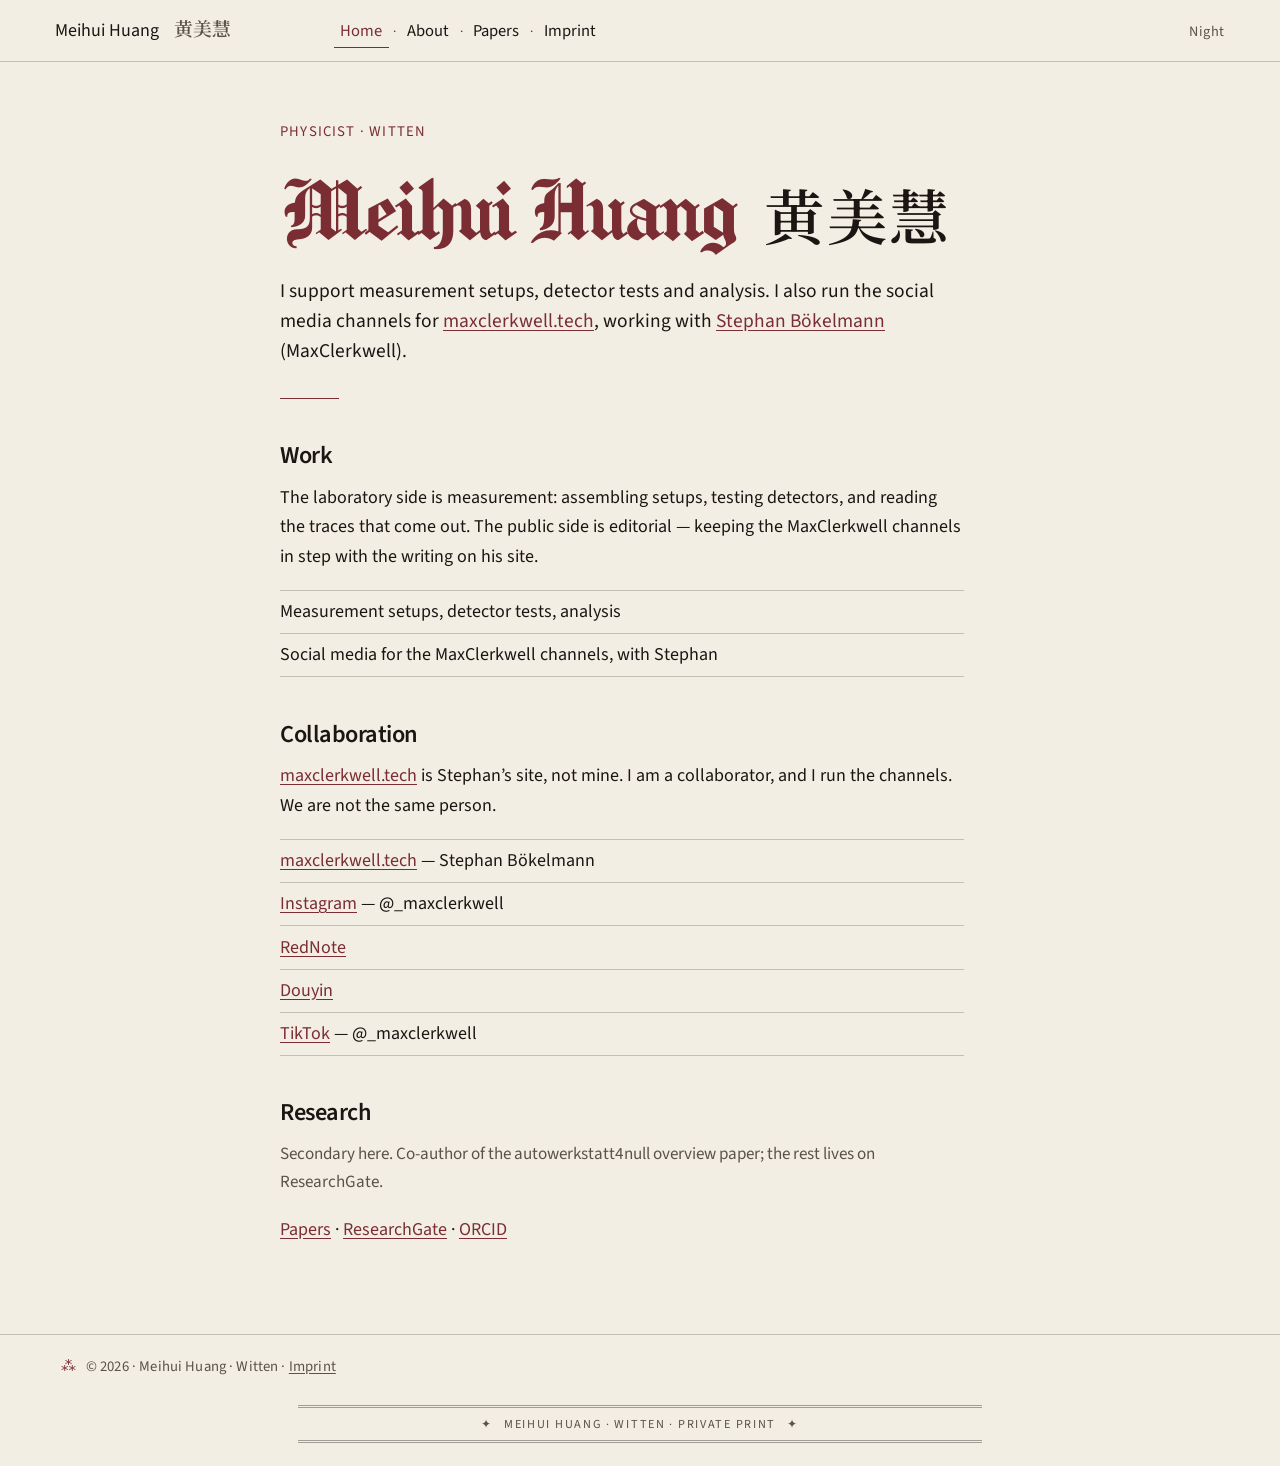
==== index.html @ 076042ca "Build personal GitHub Pages site" ====
<!DOCTYPE html>
<html lang="en">
<head>
  <meta charset="utf-8">
  <meta name="viewport" content="width=device-width, initial-scale=1">
  <title>Meihui Huang — Physicist</title>
  <meta name="description" content="Meihui Huang (黄美慧): physicist in Witten. Measurement setups, detector tests and analysis. Collaborates with Stephan Bökelmann and runs the social media channels for maxclerkwell.tech.">
  <link rel="canonical" href="https://kathamatician.github.io/">
  <link rel="icon" href="/assets/favicon.svg" type="image/svg+xml">
  <meta property="og:title" content="Meihui Huang — Physicist">
  <meta property="og:description" content="Physicist in Witten. Measurement, detectors, analysis. Collaborator on maxclerkwell.tech.">
  <meta property="og:type" content="profile">
  <meta property="og:url" content="https://kathamatician.github.io/">
  <meta property="og:locale" content="en_GB">
  <meta name="author" content="Meihui Huang">
  <link rel="alternate" type="text/plain" href="/llms.txt" title="LLM information">
  <link rel="stylesheet" href="/assets/css/style.css">
  <script>
    (function () {
      try {
        var t = localStorage.getItem("theme");
        if (t === "light" || t === "dark") document.documentElement.setAttribute("data-theme", t);
      } catch (e) {}
    })();
  </script>
  <script type="application/ld+json">
  {
    "@context": "https://schema.org",
    "@graph": [
      {
        "@type": "Person",
        "@id": "https://kathamatician.github.io/#person",
        "name": "Meihui Huang",
        "alternateName": ["黄美慧", "kathamatician"],
        "url": "https://kathamatician.github.io/",
        "email": "mailto:mhuang@ep1.rub.de",
        "jobTitle": "Physicist",
        "description": "Physicist based in Witten, Germany. Supports measurement setups, detector tests and analysis. Collaborates with Stephan Bökelmann and runs the social media channels for maxclerkwell.tech. Not the same person as Stephan Bökelmann / MaxClerkwell.",
        "address": {
          "@type": "PostalAddress",
          "streetAddress": "Kurt-Schumacher-Str. 37",
          "addressLocality": "Witten",
          "postalCode": "58452",
          "addressCountry": "DE"
        },
        "homeLocation": {
          "@type": "Place",
          "name": "Witten",
          "address": {
            "@type": "PostalAddress",
            "streetAddress": "Kurt-Schumacher-Str. 37",
            "addressLocality": "Witten",
            "postalCode": "58452",
            "addressCountry": "DE"
          }
        },
        "identifier": {
          "@type": "PropertyValue",
          "propertyID": "ORCID",
          "value": "https://orcid.org/0009-0003-3477-9024"
        },
        "sameAs": [
          "https://github.com/kathamatician",
          "https://orcid.org/0009-0003-3477-9024",
          "https://www.linkedin.com/in/meihui-huang/",
          "https://www.researchgate.net/profile/Meihui-Huang",
          "https://maxclerkwell.tech",
          "https://www.instagram.com/_maxclerkwell/",
          "https://www.rednote.com/user/profile/69df355e0000000026000267",
          "https://www.douyin.com/user/self?from_tab_name=main&showSubTab=video&showTab=post",
          "https://www.tiktok.com/@_maxclerkwell"
        ],
        "colleague": {
          "@type": "Person",
          "@id": "https://maxclerkwell.tech/#person",
          "name": "Stephan Bökelmann",
          "alternateName": ["MaxClerkwell", "Stephan Boekelmann"],
          "url": "https://maxclerkwell.tech/"
        }
      },
      {
        "@type": "WebSite",
        "@id": "https://kathamatician.github.io/#website",
        "name": "Meihui Huang",
        "url": "https://kathamatician.github.io/",
        "inLanguage": "en",
        "description": "Personal website of Meihui Huang (黄美慧), physicist in Witten.",
        "author": { "@id": "https://kathamatician.github.io/#person" },
        "publisher": { "@id": "https://kathamatician.github.io/#person" }
      }
    ]
  }
  </script>
</head>
<body>
  <a class="skip" href="#main">Skip to content</a>
  <header class="site-header">
    <div class="header-inner">
      <div class="brand">
        <a class="site-title" href="/">Meihui Huang</a>
        <span class="cjk" lang="zh-Hans">黄美慧</span>
      </div>
      <nav class="site-nav" aria-label="Primary">
        <a href="/" aria-current="page">Home</a>
        <span class="nav-sep" aria-hidden="true">·</span>
        <a href="/about.html">About</a>
        <span class="nav-sep" aria-hidden="true">·</span>
        <a href="/papers.html">Papers</a>
        <span class="nav-sep" aria-hidden="true">·</span>
        <a href="/imprint.html">Imprint</a>
      </nav>
      <button type="button" class="theme-toggle" data-theme-toggle aria-pressed="false">Night</button>
    </div>
  </header>

  <main id="main">
    <p class="kicker">Physicist · Witten</p>
    <h1 class="masthead">Meihui Huang <span class="cjk" lang="zh-Hans">黄美慧</span></h1>
    <p class="lede">I support measurement setups, detector tests and analysis. I also run the social media channels for <a href="https://maxclerkwell.tech/">maxclerkwell.tech</a>, working with <a href="https://maxclerkwell.tech/">Stephan Bökelmann</a> (MaxClerkwell).</p>
    <hr class="rule">

    <h2>Work</h2>
    <p>The laboratory side is measurement: assembling setups, testing detectors, and reading the traces that come out. The public side is editorial — keeping the MaxClerkwell channels in step with the writing on his site.</p>
    <ul class="plain-list">
      <li>Measurement setups, detector tests, analysis</li>
      <li>Social media for the MaxClerkwell channels, with Stephan</li>
    </ul>

    <h2>Collaboration</h2>
    <p><a href="https://maxclerkwell.tech/">maxclerkwell.tech</a> is Stephan’s site, not mine. I am a collaborator, and I run the channels. We are not the same person.</p>
    <ul class="channel-list">
      <li><a href="https://maxclerkwell.tech/">maxclerkwell.tech</a> — Stephan Bökelmann</li>
      <li><a href="https://www.instagram.com/_maxclerkwell/">Instagram</a> — @_maxclerkwell</li>
      <li><a href="https://www.rednote.com/user/profile/69df355e0000000026000267">RedNote</a></li>
      <li><a href="https://www.douyin.com/user/self?from_tab_name=main&amp;showSubTab=video&amp;showTab=post">Douyin</a></li>
      <li><a href="https://www.tiktok.com/@_maxclerkwell">TikTok</a> — @_maxclerkwell</li>
    </ul>

    <h2>Research</h2>
    <p class="note">Secondary here. Co-author of the autowerkstatt4null overview paper; the rest lives on ResearchGate.</p>
    <p><a href="/papers.html">Papers</a> · <a href="https://www.researchgate.net/profile/Meihui-Huang">ResearchGate</a> · <a href="https://orcid.org/0009-0003-3477-9024">ORCID</a></p>
  </main>

  <footer class="site-footer">
    <p class="colophon"><span class="ornament" aria-hidden="true">⁂</span> © 2026 · Meihui Huang · Witten · <a href="/imprint.html">Imprint</a></p>
    <p class="colophon-mark" aria-label="Printer's colophon">✦ &nbsp; Meihui Huang · Witten · private print &nbsp; ✦</p>
  </footer>
  <script src="/assets/js/site.js"></script>
</body>
</html>
---- assets/css/style.css ----
@font-face {
  font-family: "Source Serif 4";
  font-style: normal;
  font-weight: 600;
  font-display: swap;
  src: url("/assets/fonts/source-serif-4-latin-600.woff2") format("woff2");
  unicode-range: U+0000-00FF, U+0131, U+0152-0153, U+02BB-02BC, U+02C6, U+02DA, U+02DC, U+0304, U+0308, U+0329, U+2000-206F, U+20AC, U+2122, U+2191, U+2193, U+2212, U+2215, U+FEFF, U+FFFD;
}

/* Chomsky by Fredrick Brennan, distributed under SIL Open Font License 1.1.
   License copy: /assets/fonts/CHOMSKY-OFL-1.1.txt */
@font-face {
  font-family: "Chomsky";
  font-style: normal;
  font-weight: 400;
  font-display: swap;
  src: url("/assets/fonts/chomsky.woff2") format("woff2");
}

@font-face {
  font-family: "Source Serif 4";
  font-style: normal;
  font-weight: 700;
  font-display: swap;
  src: url("/assets/fonts/source-serif-4-latin-700.woff2") format("woff2");
  unicode-range: U+0000-00FF, U+0131, U+0152-0153, U+02BB-02BC, U+02C6, U+02DA, U+02DC, U+0304, U+0308, U+0329, U+2000-206F, U+20AC, U+2122, U+2191, U+2193, U+2212, U+2215, U+FEFF, U+FFFD;
}

@font-face {
  font-family: "Source Sans 3";
  font-style: normal;
  font-weight: 400;
  font-display: swap;
  src: url("/assets/fonts/source-sans-3-latin-400.woff2") format("woff2");
  unicode-range: U+0000-00FF, U+0131, U+0152-0153, U+02BB-02BC, U+02C6, U+02DA, U+02DC, U+0304, U+0308, U+0329, U+2000-206F, U+20AC, U+2122, U+2191, U+2193, U+2212, U+2215, U+FEFF, U+FFFD;
}

@font-face {
  font-family: "Source Sans 3";
  font-style: italic;
  font-weight: 400;
  font-display: swap;
  src: url("/assets/fonts/source-sans-3-latin-400-italic.woff2") format("woff2");
  unicode-range: U+0000-00FF, U+0131, U+0152-0153, U+02BB-02BC, U+02C6, U+02DA, U+02DC, U+0304, U+0308, U+0329, U+2000-206F, U+20AC, U+2122, U+2191, U+2193, U+2212, U+2215, U+FEFF, U+FFFD;
}

@font-face {
  font-family: "Source Sans 3";
  font-style: normal;
  font-weight: 600;
  font-display: swap;
  src: url("/assets/fonts/source-sans-3-latin-600.woff2") format("woff2");
  unicode-range: U+0000-00FF, U+0131, U+0152-0153, U+02BB-02BC, U+02C6, U+02DA, U+02DC, U+0304, U+0308, U+0329, U+2000-206F, U+20AC, U+2122, U+2191, U+2193, U+2212, U+2215, U+FEFF, U+FFFD;
}

@font-face {
  font-family: "Noto Serif SC";
  font-style: normal;
  font-weight: 600;
  font-display: swap;
  src: url("/assets/fonts/noto-serif-sc-name.ttf") format("truetype");
  unicode-range: U+6167, U+7F8E, U+9EC4;
}

:root {
  color-scheme: light;
  --page: #f3eee4;
  --ink: #1b1613;
  --ink-muted: #5a524b;
  --oxblood: #7a2d33;
  --oxblood-hover: #5c2227;
  --rule: color-mix(in srgb, var(--ink) 22%, var(--page));
  --rule-strong: color-mix(in srgb, var(--ink) 38%, var(--page));
  --slot: color-mix(in srgb, var(--ink) 7%, var(--page));
  --focus: var(--oxblood);
  --header-bg: #f3eee4;
  --serif: "Source Serif 4", "Iowan Old Style", "Palatino Linotype", Palatino, "Times New Roman", serif;
  --sans: "Source Sans 3", "IBM Plex Sans", "Source Sans Pro", "Helvetica Neue", Helvetica, Arial, sans-serif;
  --cjk: "Noto Serif SC", "Source Han Serif SC", "Noto Serif CJK SC", "Songti SC", serif;
}

[data-theme="dark"] {
  color-scheme: dark;
  --page: #16110e;
  --ink: #f1e7d8;
  --ink-muted: #c4b6a6;
  --oxblood: #d36b73;
  --oxblood-hover: #e59aa0;
  --rule: color-mix(in srgb, var(--ink) 18%, var(--page));
  --rule-strong: color-mix(in srgb, var(--ink) 32%, var(--page));
  --slot: color-mix(in srgb, var(--ink) 8%, var(--page));
  --header-bg: #16110e;
}

@media (prefers-color-scheme: dark) {
  :root:not([data-theme="light"]) {
    color-scheme: dark;
    --page: #16110e;
    --ink: #f1e7d8;
    --ink-muted: #c4b6a6;
    --oxblood: #d36b73;
    --oxblood-hover: #e59aa0;
    --rule: color-mix(in srgb, var(--ink) 18%, var(--page));
    --rule-strong: color-mix(in srgb, var(--ink) 32%, var(--page));
    --slot: color-mix(in srgb, var(--ink) 8%, var(--page));
    --header-bg: #16110e;
  }
}

*,
*::before,
*::after {
  box-sizing: border-box;
}

html {
  font-size: 112.5%;
  scroll-behavior: smooth;
}

body {
  margin: 0;
  min-height: 100vh;
  display: flex;
  flex-direction: column;
  color: var(--ink);
  background: var(--page);
  font-family: var(--sans);
  font-weight: 400;
  line-height: 1.65;
  text-rendering: optimizeLegibility;
  -webkit-font-smoothing: antialiased;
  animation: enter 0.55s ease;
}

@keyframes enter {
  from { opacity: 0; }
  to { opacity: 1; }
}

@media (prefers-reduced-motion: reduce) {
  html { scroll-behavior: auto; }
  body { animation: none; }
}

:focus-visible {
  outline: 2px solid var(--focus);
  outline-offset: 3px;
}

.skip {
  position: absolute;
  left: 0.75rem;
  top: -3.5rem;
  z-index: 40;
  padding: 0.4rem 0.7rem;
  background: var(--page);
  color: var(--oxblood);
  border: 1px solid var(--oxblood);
  font-size: 0.85rem;
}

.skip:focus {
  top: 0.75rem;
}

.visually-hidden {
  position: absolute;
  width: 1px;
  height: 1px;
  padding: 0;
  margin: -1px;
  overflow: hidden;
  clip: rect(0, 0, 0, 0);
  white-space: nowrap;
  border: 0;
}

.site-header {
  position: sticky;
  top: 0;
  z-index: 20;
  background: var(--header-bg);
  border-bottom: 1px solid var(--rule);
}

.header-inner {
  display: flex;
  flex-wrap: wrap;
  align-items: baseline;
  justify-content: space-between;
  gap: 0.7rem 1.5rem;
  max-width: 68rem;
  margin: 0 auto;
  padding: 0.85rem 1.5rem 0.7rem;
}

.brand {
  display: flex;
  flex-wrap: wrap;
  align-items: baseline;
  gap: 0.55rem 0.85rem;
  min-width: min(100%, 14rem);
}

.site-title { color: var(--ink); text-decoration: none; }

.site-title:hover {
  color: var(--oxblood);
}

.cjk {
  font-family: var(--cjk);
  font-weight: 600;
}

.brand .cjk {
  font-size: 1.05rem;
  line-height: 1;
  color: var(--ink-muted);
}

.masthead {
  margin-bottom: 1.15rem;
  font-family: "Chomsky", "Old English Text MT", "UnifrakturCook", Georgia, serif;
  font-size: clamp(2.75rem, 9vw, 5.4rem);
  font-weight: 400;
  letter-spacing: -0.045em;
  line-height: .98;
  color: var(--oxblood);
  white-space: nowrap;
}

.masthead .cjk {
  display: inline-block;
  margin-left: .22em;
  color: var(--ink);
  font-size: .62em;
  font-family: var(--cjk);
  font-weight: 600;
  letter-spacing: .04em;
}

@media (max-width: 32rem) {
  .masthead { white-space: normal; }
  .masthead .cjk { display: block; margin: .16em 0 0; }
}

.site-nav {
  display: flex;
  flex-wrap: wrap;
  align-items: baseline;
  gap: 0.35rem 0.15rem;
}

.site-nav a {
  color: var(--ink);
  text-decoration: none;
  font-size: 0.92rem;
  padding: 0.15rem 0.35rem;
}

.site-nav a[aria-current="page"] {
  color: var(--oxblood);
  box-shadow: inset 0 -1px 0 var(--oxblood);
}

.site-nav a:hover {
  color: var(--oxblood);
}

.nav-sep {
  color: var(--oxblood);
  font-size: 0.75rem;
  user-select: none;
  padding: 0 0.1rem;
}

.theme-toggle {
  margin-left: auto;
  appearance: none;
  border: 0;
  background: transparent;
  color: var(--ink-muted);
  font-family: inherit;
  font-size: 0.8rem;
  letter-spacing: 0.04em;
  cursor: pointer;
  padding: 0.15rem 0;
}

.theme-toggle:hover {
  color: var(--oxblood);
}

main {
  flex: 1;
  width: min(40rem, calc(100% - 3rem));
  margin: 0 auto;
  padding: 3.25rem 0 4rem;
}

main.wide {
  width: min(46rem, calc(100% - 3rem));
}

.kicker {
  margin: 0 0 0.85rem;
  color: var(--oxblood);
  font-size: 0.82rem;
  letter-spacing: 0.08em;
  text-transform: uppercase;
}

h1,
h2,
h3 {
  font-family: var(--sans);
  font-weight: 700;
  line-height: 1.2;
  letter-spacing: -0.02em;
  text-wrap: balance;
}

h1 {
  margin: 0 0 0.35rem;
  font-size: clamp(2.05rem, 4.5vw, 2.7rem);
}

h1 .cjk {
  display: block;
  margin-top: 0.35rem;
  font-size: 1.35rem;
  letter-spacing: 0.12em;
  color: var(--ink);
}

.lede {
  margin: 1.15rem 0 0;
  font-size: 1.08rem;
  line-height: 1.55;
  max-width: 38rem;
}

p,
li {
  max-width: 38rem;
}

p {
  margin: 0 0 1rem;
}

a {
  color: var(--oxblood);
  text-underline-offset: 0.14em;
}

a:hover {
  color: var(--oxblood-hover);
}

.rule {
  display: block;
  width: 3.25rem;
  height: 1px;
  margin: 1.75rem 0 1.6rem;
  background: var(--oxblood);
  border: 0;
}

h2 {
  margin: 2.35rem 0 0.7rem;
  font-size: 1.35rem;
}

h3 {
  margin: 1.6rem 0 0.45rem;
  font-size: 1.08rem;
}

.plain-list,
.channel-list,
.profile-list {
  margin: 0 0 1.1rem;
  padding: 0;
  list-style: none;
}

.plain-list li,
.channel-list li,
.profile-list li {
  margin: 0;
  padding: 0.35rem 0;
  border-bottom: 1px solid var(--rule);
}

.plain-list li:first-child,
.channel-list li:first-child,
.profile-list li:first-child {
  border-top: 1px solid var(--rule);
}

.note {
  color: var(--ink-muted);
  font-size: 0.95rem;
}

.about-layout {
  display: grid;
  gap: 1.75rem 2rem;
}

@media (min-width: 44rem) {
  .about-layout {
    grid-template-columns: 13.5rem minmax(0, 1fr);
    align-items: start;
  }
}

.portrait {
  margin: 0;
}

.portrait-photo,
.portrait-slot {
  display: block;
  width: 100%;
  max-width: 13.5rem;
  aspect-ratio: 3 / 4;
  object-fit: cover;
  background: var(--slot);
  border: 1px solid var(--rule-strong);
}

.portrait-slot {
  display: grid;
  place-items: center;
}

.portrait-slot::after {
  content: "X";
  color: var(--oxblood);
  font-size: 1.15rem;
}

.portrait figcaption {
  margin-top: 0.45rem;
  max-width: 13.5rem;
  color: var(--ink-muted);
  font-size: 0.82rem;
  line-height: 1.4;
}

.biblio {
  margin: 0;
  padding: 1.1rem 0 1.2rem;
  border-top: 1px solid var(--rule);
  border-bottom: 1px solid var(--rule);
}

.biblio .title {
  font-family: var(--sans);
  font-weight: 600;
  font-size: 1.12rem;
  line-height: 1.35;
  margin: 0 0 0.55rem;
}

.biblio .authors {
  margin: 0 0 0.45rem;
}

.biblio .self {
  font-weight: 600;
}

.biblio .meta {
  margin: 0;
  color: var(--ink-muted);
  font-size: 0.92rem;
}

.biblio .links {
  margin: 0.7rem 0 0;
  padding: 0;
  list-style: none;
  display: flex;
  flex-wrap: wrap;
  gap: 0.35rem 1.1rem;
}

.lang-switch {
  display: flex;
  gap: 0.85rem;
  margin: 0 0 1.5rem;
  font-size: 0.9rem;
}

.imprint-block {
  margin-bottom: 3rem;
  padding-bottom: 0.5rem;
  border-bottom: 1px solid var(--rule);
}

.imprint-block:last-of-type {
  border-bottom: 0;
}

.imprint-block h2 {
  margin-top: 0;
}

.imprint-block address {
  font-style: normal;
  margin: 0 0 1rem;
  line-height: 1.55;
}

.site-footer {
  border-top: 1px solid var(--rule);
}

.colophon {
  max-width: 68rem;
  margin: 0 auto;
  padding: 1.1rem 1.5rem 1.4rem;
  color: var(--ink-muted);
  font-size: 0.82rem;
  letter-spacing: 0.01em;
}

.colophon-mark {
  width: min(100% - 3rem, 68rem);
  margin: 0 auto 1.25rem;
  padding: .35rem .7rem;
  border-top: 3px double var(--rule-strong);
  border-bottom: 3px double var(--rule-strong);
  color: var(--ink-muted);
  font-size: .68rem;
  letter-spacing: .14em;
  text-align: center;
  text-transform: uppercase;
}

.colophon .ornament {
  color: var(--oxblood);
  padding: 0 0.35rem;
}

.colophon a {
  color: inherit;
}

.colophon a:hover {
  color: var(--oxblood);
}

@media print {
  .skip,
  .site-nav,
  .theme-toggle {
    display: none !important;
  }

  .site-header,
  .site-footer,
  body {
    background: #fff;
    color: #111;
  }

  a {
    color: inherit;
  }
}
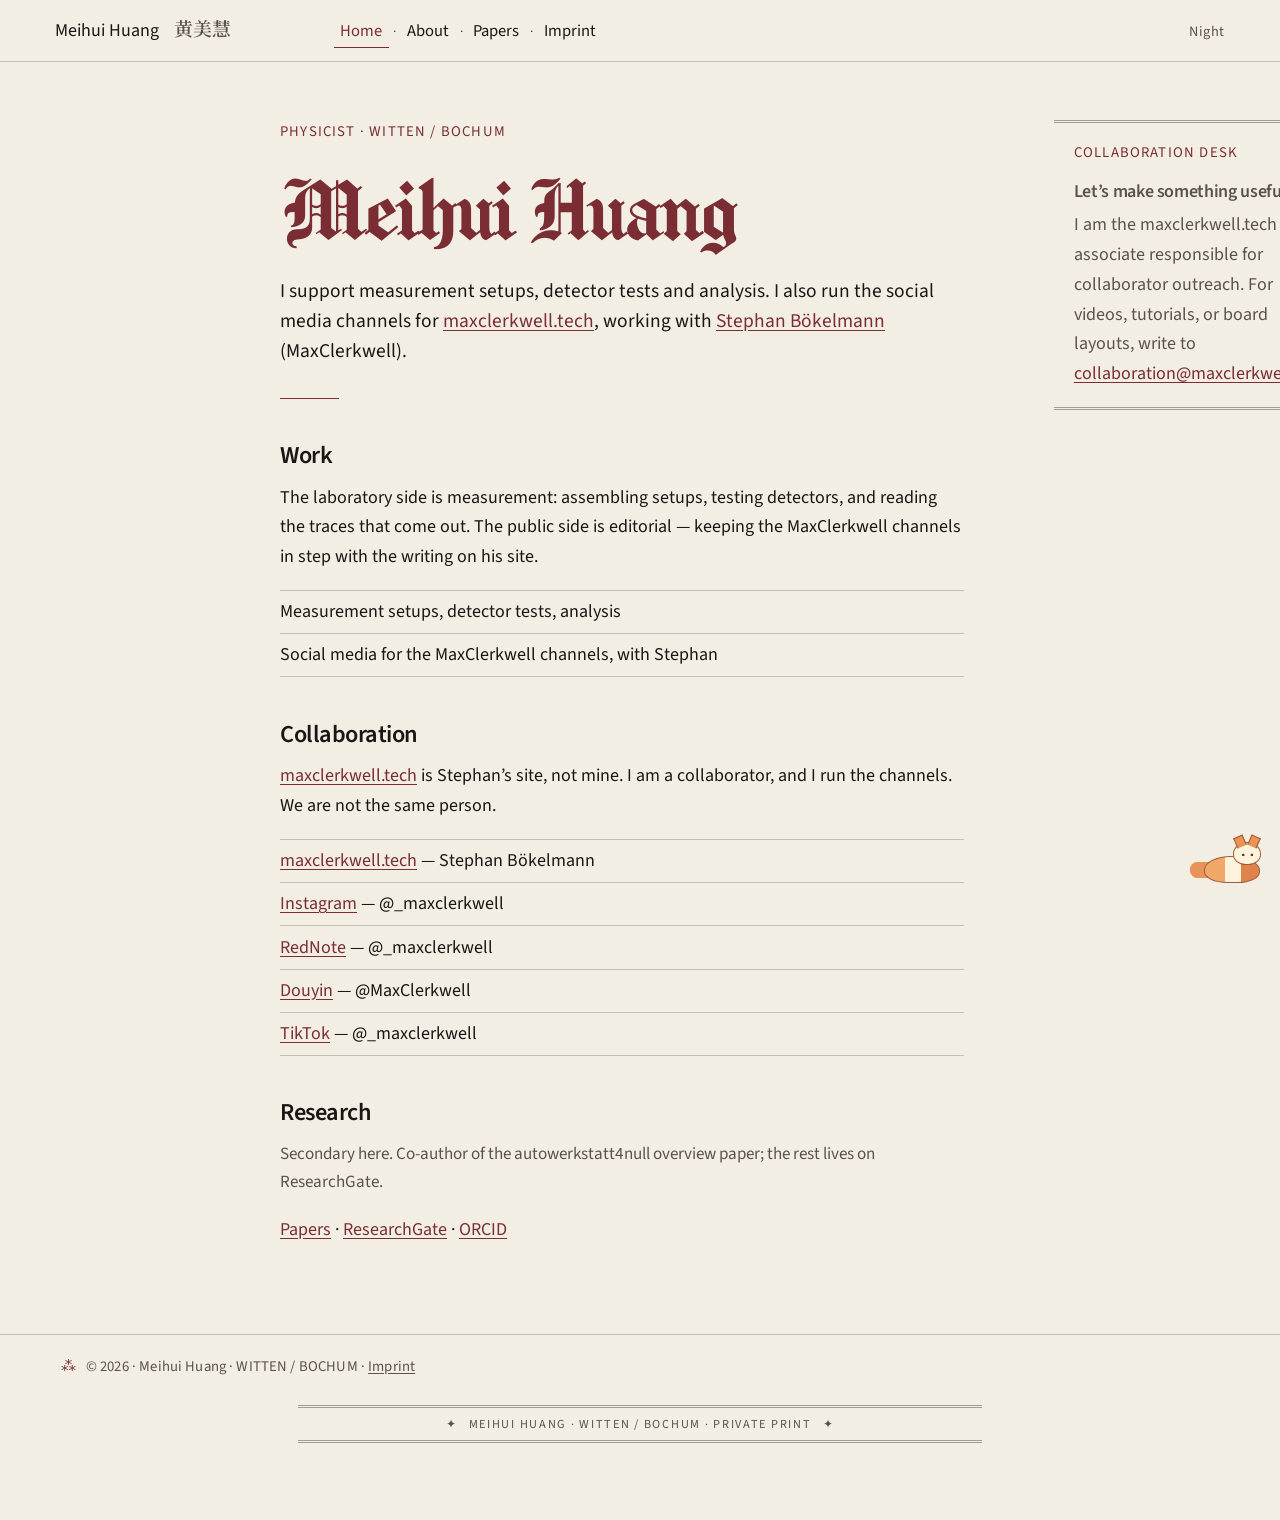
==== commit 0d622afc: "Update identity, collaboration and site details" ====
--- a/index.html
+++ b/index.html
@@ -29,13 +29,14 @@
     "@graph": [
       {
         "@type": "Person",
-        "@id": "https://kathamatician.github.io/#person",
+        "@id": "https://kathamatician.com/#person",
         "name": "Meihui Huang",
         "alternateName": ["黄美慧", "kathamatician"],
         "url": "https://kathamatician.github.io/",
         "email": "mailto:mhuang@ep1.rub.de",
         "jobTitle": "Physicist",
-        "description": "Physicist based in Witten, Germany. Supports measurement setups, detector tests and analysis. Collaborates with Stephan Bökelmann and runs the social media channels for maxclerkwell.tech. Not the same person as Stephan Bökelmann / MaxClerkwell.",
+        "description": "Physicist and working student at nabla B, based in Witten / Bochum, Germany. Supports measurement setups, detector tests and analysis; runs social media and collaborator outreach for maxclerkwell.tech. Not the same person as Stephan Bökelmann / MaxClerkwell.",
+        "worksFor": { "@id": "https://nabla-b.engineering/#organization" },
         "address": {
           "@type": "PostalAddress",
           "streetAddress": "Kurt-Schumacher-Str. 37",
@@ -68,7 +69,8 @@
           "https://www.instagram.com/_maxclerkwell/",
           "https://www.rednote.com/user/profile/69df355e0000000026000267",
           "https://www.douyin.com/user/self?from_tab_name=main&showSubTab=video&showTab=post",
-          "https://www.tiktok.com/@_maxclerkwell"
+          "https://www.tiktok.com/@_maxclerkwell",
+          "https://kathamatician.github.io/#person"
         ],
         "colleague": {
           "@type": "Person",
@@ -85,8 +87,8 @@
         "url": "https://kathamatician.github.io/",
         "inLanguage": "en",
         "description": "Personal website of Meihui Huang (黄美慧), physicist in Witten.",
-        "author": { "@id": "https://kathamatician.github.io/#person" },
-        "publisher": { "@id": "https://kathamatician.github.io/#person" }
+        "author": { "@id": "https://kathamatician.com/#person" },
+        "publisher": { "@id": "https://kathamatician.com/#person" }
       }
     ]
   }
@@ -114,8 +116,8 @@
   </header>
 
   <main id="main">
-    <p class="kicker">Physicist · Witten</p>
-    <h1 class="masthead">Meihui Huang <span class="cjk" lang="zh-Hans">黄美慧</span></h1>
+    <p class="kicker">Physicist · WITTEN / BOCHUM</p>
+    <h1 class="masthead">Meihui Huang</h1>
     <p class="lede">I support measurement setups, detector tests and analysis. I also run the social media channels for <a href="https://maxclerkwell.tech/">maxclerkwell.tech</a>, working with <a href="https://maxclerkwell.tech/">Stephan Bökelmann</a> (MaxClerkwell).</p>
     <hr class="rule">
 
@@ -131,10 +133,16 @@
     <ul class="channel-list">
       <li><a href="https://maxclerkwell.tech/">maxclerkwell.tech</a> — Stephan Bökelmann</li>
       <li><a href="https://www.instagram.com/_maxclerkwell/">Instagram</a> — @_maxclerkwell</li>
-      <li><a href="https://www.rednote.com/user/profile/69df355e0000000026000267">RedNote</a></li>
-      <li><a href="https://www.douyin.com/user/self?from_tab_name=main&amp;showSubTab=video&amp;showTab=post">Douyin</a></li>
+      <li><a href="https://www.rednote.com/user/profile/69df355e0000000026000267">RedNote</a> — @_maxclerkwell</li>
+      <li><a href="https://www.douyin.com/user/self?from_tab_name=main&amp;showSubTab=video&amp;showTab=post">Douyin</a> — @MaxClerkwell</li>
       <li><a href="https://www.tiktok.com/@_maxclerkwell">TikTok</a> — @_maxclerkwell</li>
     </ul>
+
+    <aside class="collaboration-note" aria-labelledby="collaboration-note-title">
+      <p class="kicker">Collaboration desk</p>
+      <h2 id="collaboration-note-title">Let’s make something useful.</h2>
+      <p>I am the maxclerkwell.tech associate responsible for collaborator outreach. For videos, tutorials, or board layouts, write to <a href="mailto:collaboration@maxclerkwell.tech">collaboration@maxclerkwell.tech</a>.</p>
+    </aside>
 
     <h2>Research</h2>
     <p class="note">Secondary here. Co-author of the autowerkstatt4null overview paper; the rest lives on ResearchGate.</p>
@@ -142,8 +150,9 @@
   </main>
 
   <footer class="site-footer">
-    <p class="colophon"><span class="ornament" aria-hidden="true">⁂</span> © 2026 · Meihui Huang · Witten · <a href="/imprint.html">Imprint</a></p>
-    <p class="colophon-mark" aria-label="Printer's colophon">✦ &nbsp; Meihui Huang · Witten · private print &nbsp; ✦</p>
+    <p class="colophon"><span class="ornament" aria-hidden="true">⁂</span> © 2026 · Meihui Huang · WITTEN / BOCHUM · <a href="/imprint.html">Imprint</a></p>
+    <p class="colophon-mark" aria-label="Printer's colophon">✦ &nbsp; Meihui Huang · WITTEN / BOCHUM · private print &nbsp; ✦</p>
+  <div class="corner-cat" role="img" aria-label="A relaxed orange-and-white cat"><span class="cat-tail" aria-hidden="true"></span><span class="cat-body" aria-hidden="true"></span><span class="cat-head" aria-hidden="true"></span></div>
   </footer>
   <script src="/assets/js/site.js"></script>
 </body>
--- a/assets/css/style.css
+++ b/assets/css/style.css
@@ -60,6 +60,16 @@
   font-display: swap;
   src: url("/assets/fonts/noto-serif-sc-name.ttf") format("truetype");
   unicode-range: U+6167, U+7F8E, U+9EC4;
+}
+
+/* FZYongLeDDTJF is used when it is installed on the visitor's device.
+   It is proprietary, so it is not bundled without a licensed webfont file. */
+@font-face {
+  font-family: "FZYongLeDDTJF";
+  font-style: normal;
+  font-weight: 400 900;
+  font-display: swap;
+  src: local("FZYongLeDDTJF"), local("FZ YongLe DDTJF");
 }
 
 :root {
@@ -76,7 +86,7 @@
   --header-bg: #f3eee4;
   --serif: "Source Serif 4", "Iowan Old Style", "Palatino Linotype", Palatino, "Times New Roman", serif;
   --sans: "Source Sans 3", "IBM Plex Sans", "Source Sans Pro", "Helvetica Neue", Helvetica, Arial, sans-serif;
-  --cjk: "Noto Serif SC", "Source Han Serif SC", "Noto Serif CJK SC", "Songti SC", serif;
+  --cjk: "FZYongLeDDTJF", "Noto Serif SC", "Source Han Serif SC", "Noto Serif CJK SC", "Songti SC", serif;
 }
 
 [data-theme="dark"] {
@@ -140,7 +150,7 @@
 
 @media (prefers-reduced-motion: reduce) {
   html { scroll-behavior: auto; }
-  body { animation: none; }
+  body, .corner-cat, .cat-tail { animation: none; }
 }
 
 :focus-visible {
@@ -298,6 +308,7 @@
   width: min(40rem, calc(100% - 3rem));
   margin: 0 auto;
   padding: 3.25rem 0 4rem;
+  position: relative;
 }
 
 main.wide {
@@ -399,6 +410,31 @@
 .channel-list li:first-child,
 .profile-list li:first-child {
   border-top: 1px solid var(--rule);
+}
+
+.collaboration-note {
+  margin: 2.2rem 0;
+  padding: 1rem 1.1rem;
+  border-top: 3px double var(--rule-strong);
+  border-bottom: 3px double var(--rule-strong);
+  color: var(--ink-muted);
+}
+
+.collaboration-note h2 {
+  margin: 0 0 .45rem;
+  font-size: 1rem;
+}
+
+.collaboration-note p:last-child { margin-bottom: 0; }
+
+@media (min-width: 75rem) {
+  .collaboration-note {
+    position: absolute;
+    top: 3.25rem;
+    left: calc(100% + 3rem);
+    width: 15rem;
+    margin: 0;
+  }
 }
 
 .note {
@@ -519,6 +555,7 @@
 
 .site-footer {
   border-top: 1px solid var(--rule);
+  padding-bottom: 3rem;
 }
 
 .colophon {
@@ -543,6 +580,47 @@
   text-transform: uppercase;
 }
 
+.corner-cat {
+  position: fixed;
+  right: max(.9rem, env(safe-area-inset-right));
+  bottom: max(.8rem, env(safe-area-inset-bottom));
+  z-index: 10;
+  width: 4.2rem;
+  height: 2.7rem;
+  pointer-events: none;
+  opacity: .92;
+  animation: cat-breathe 4.8s ease-in-out infinite;
+}
+
+.cat-body, .cat-head, .cat-tail { position: absolute; display: block; }
+.cat-body {
+  right: .2rem; bottom: .12rem; width: 3.1rem; height: 1.55rem;
+  border: 1px solid #9a5129; border-radius: 52% 55% 42% 44%;
+  background: linear-gradient(90deg, #f1a15d 0 37%, #fff3dc 37% 67%, #dd7b3e 67%);
+}
+.cat-head {
+  right: .15rem; top: .25rem; width: 1.55rem; height: 1.3rem;
+  border: 1px solid #9a5129; border-radius: 50% 50% 45% 45%;
+  background-color: #fff3dc;
+  background-image: radial-gradient(circle at 35% 57%, #4d2d20 0 .07rem, transparent .09rem), radial-gradient(circle at 69% 57%, #4d2d20 0 .07rem, transparent .09rem);
+}
+.cat-head::before, .cat-head::after {
+  content: ""; position: absolute; top: -.34rem; width: .57rem; height: .62rem;
+  border: 1px solid #9a5129; border-bottom: 0; background: #e98b4b;
+}
+.cat-head::before { left: .05rem; transform: rotate(-24deg); }
+.cat-head::after { right: .05rem; transform: rotate(24deg); }
+.cat-tail {
+  left: .1rem; bottom: .42rem; width: 1.8rem; height: .72rem;
+  border: .45rem solid #e88b4b; border-right: 0; border-radius: 1rem 0 0 1rem;
+  transform-origin: right center; animation: cat-tail 3.7s ease-in-out infinite;
+}
+
+@keyframes cat-breathe { 50% { transform: translateY(-.12rem); } }
+@keyframes cat-tail { 50% { transform: rotate(12deg); } }
+
+@media (max-width: 32rem) { .corner-cat { transform: scale(.82); transform-origin: bottom right; } }
+
 .colophon .ornament {
   color: var(--oxblood);
   padding: 0 0.35rem;
